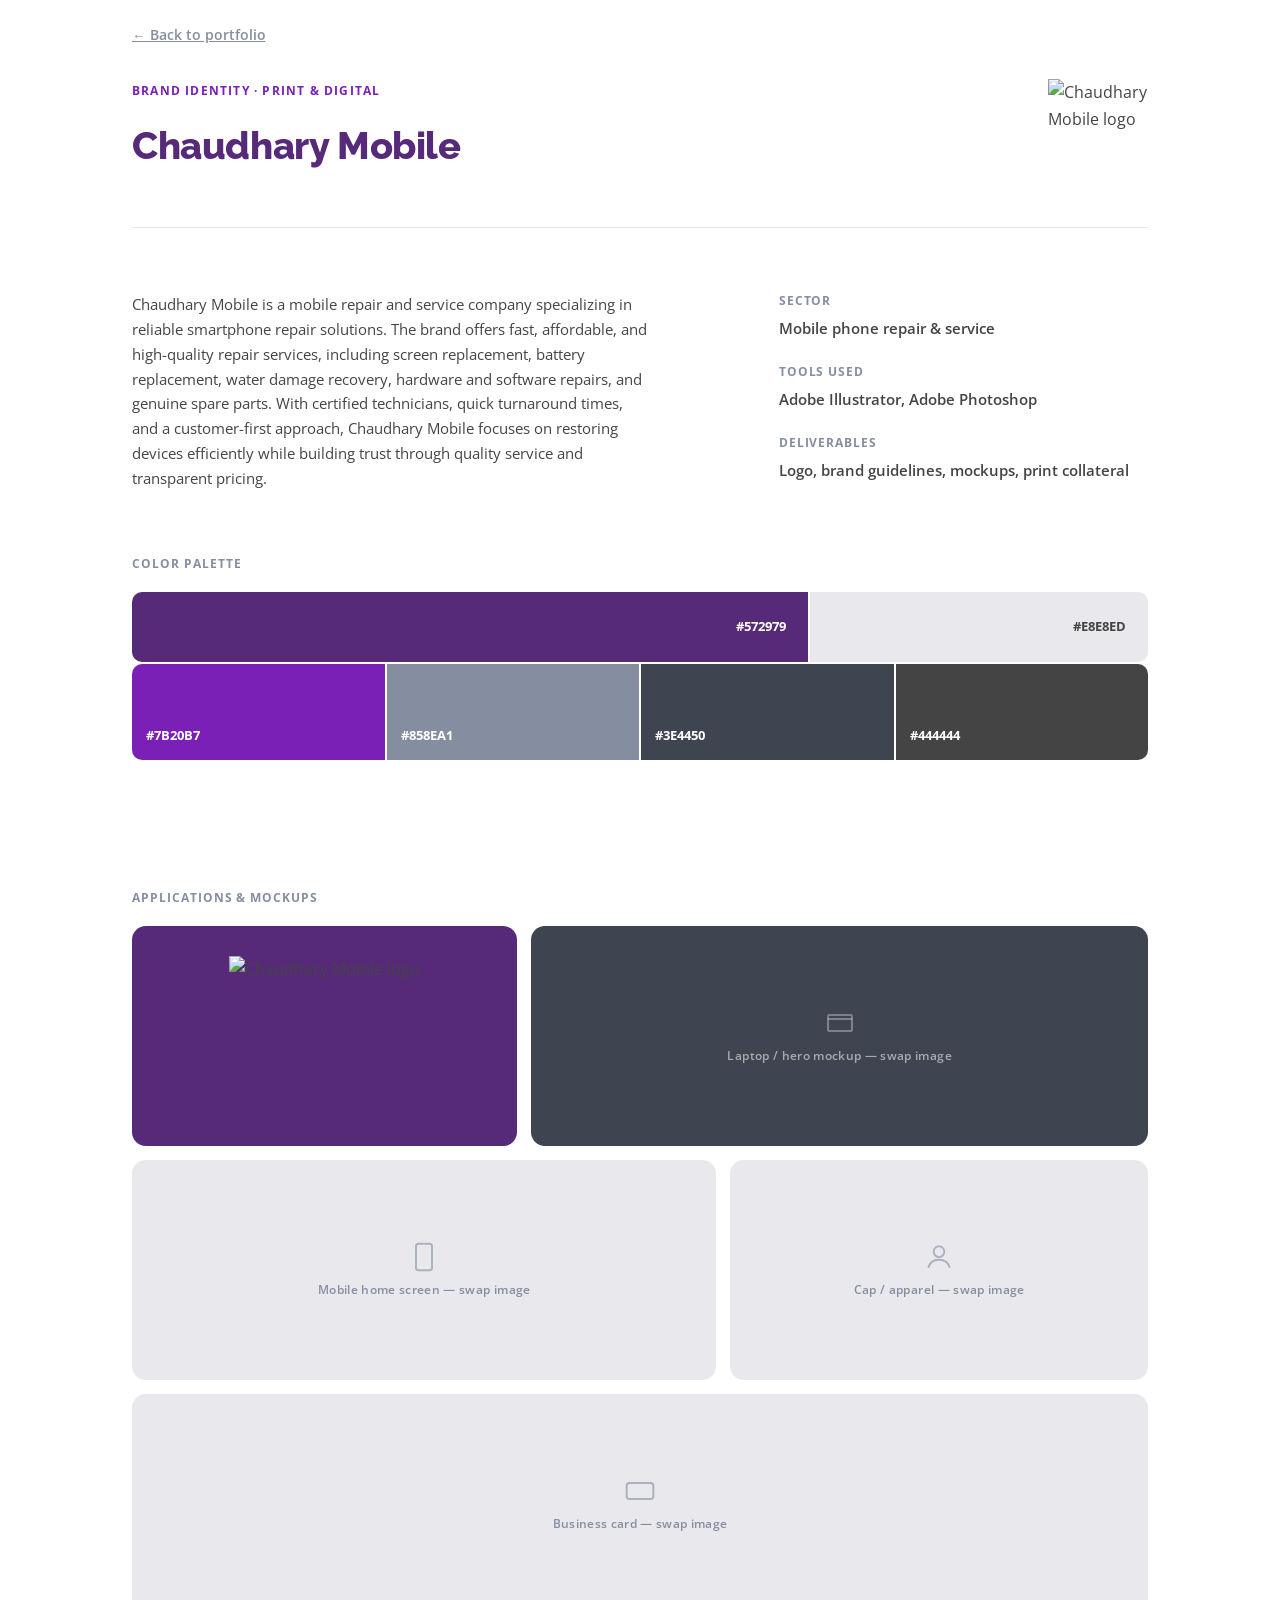
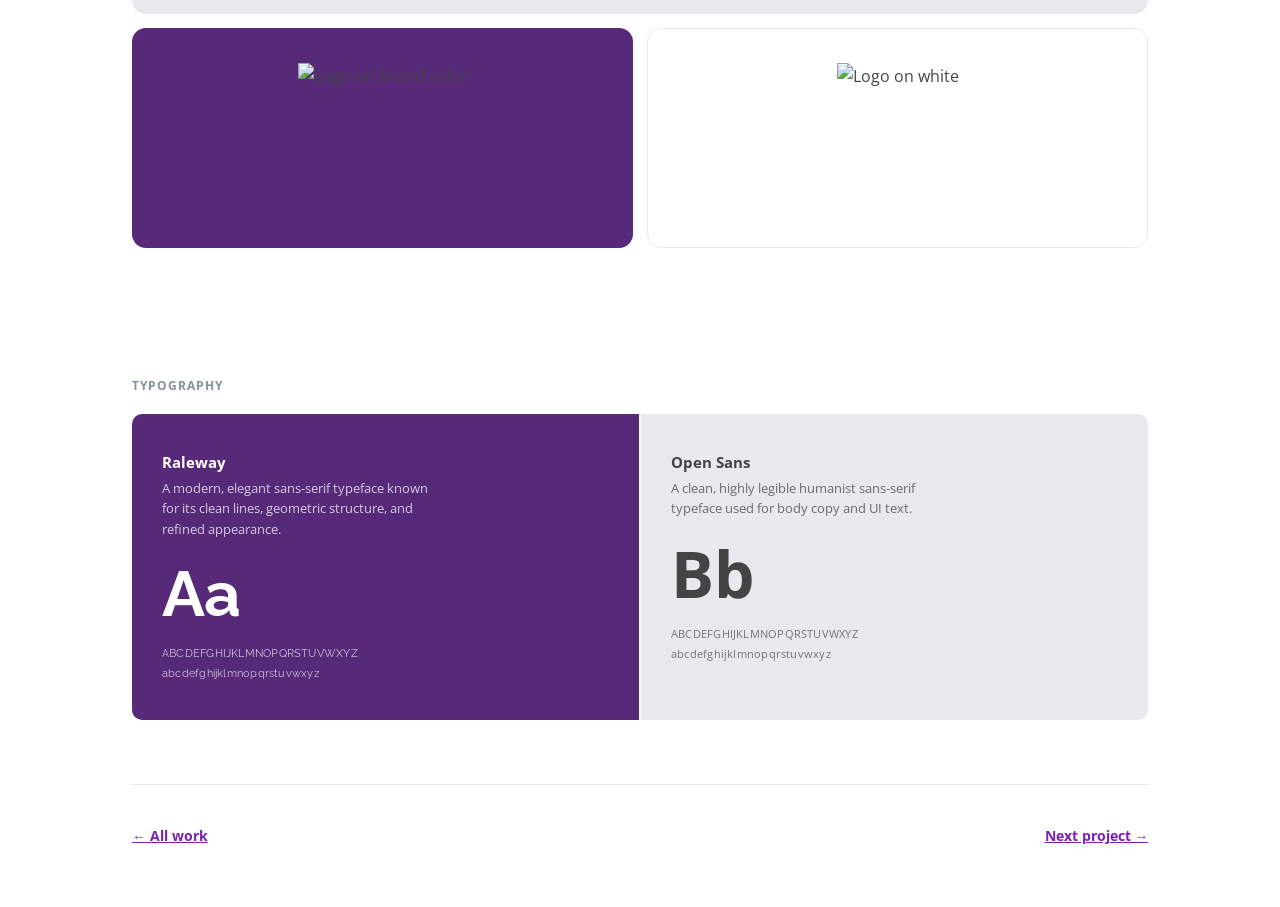
==== brand.html @ a41b1c0c "main" ====
<!DOCTYPE html>
<html lang="en">
<head>
<meta charset="UTF-8">
<meta name="viewport" content="width=device-width, initial-scale=1.0">
<title>Chaudhary Mobile — Brand Identity Case Study</title>
<link rel="preconnect" href="https://fonts.googleapis.com">
<link rel="preconnect" href="https://fonts.gstatic.com" crossorigin>
<link href="https://fonts.googleapis.com/css2?family=Raleway:wght@400;600;700;800&family=Open+Sans:wght@400;500;600&display=swap" rel="stylesheet">
<style>

/* ============================================================
   EDIT ZONE 1 — CASE STUDY TOKENS
   Change these for every new case study. Nothing else in the
   CSS needs to move — nav, grid, cards all read from here.
   ============================================================ */
:root{
  --color-1:#572979;   /* primary / deep */
  --color-2:#7B20B7;   /* accent / bright */
  --color-3:#858EA1;   /* secondary / muted */
  --color-4:#3E4450;   /* dark neutral */
  --color-5:#444444;   /* text / dark */
  --color-6:#E8E8ED;   /* light bg */
  --white:#FFFFFF;

  --font-display:'Raleway', sans-serif;
  --font-body:'Open Sans', sans-serif;
}

*{margin:0;padding:0;box-sizing:border-box;}
body{font-family:var(--font-body);color:var(--color-5);background:var(--white);line-height:1.65;}
h1,h2,h3,.display{font-family:var(--font-display);}
img{display:block;width:100%;height:100%;object-fit:cover;}
.wrap{max-width:1080px;margin:0 auto;padding:0 32px;}
section{padding:64px 0;}

/* ---------- back link ---------- */
.back-link{
  display:inline-flex;align-items:center;gap:8px;
  font-size:13.5px;font-weight:600;color:var(--color-3);
  padding:24px 0 0;
}
.back-link:hover{color:var(--color-2);}

/* ---------- title block ---------- */
.title-block{padding:32px 0 48px;border-bottom:1px solid var(--color-6);display:flex;align-items:center;justify-content:space-between;gap:24px;flex-wrap:wrap;}
.title-block .eyebrow{
  font-size:12px;font-weight:700;letter-spacing:.1em;text-transform:uppercase;
  color:var(--color-2);margin-bottom:14px;
}
.title-block h1{font-size:38px;font-weight:800;color:var(--color-1);margin-bottom:0;letter-spacing:-.4px;}
.title-logo{width:100px;height:100px;object-fit:contain;flex-shrink:0;}

/* ---------- about + meta ---------- */
.about-grid{display:grid;grid-template-columns:1.6fr 1fr;gap:56px;align-items:start;}
.about-grid p{font-size:15px;color:var(--color-5);max-width:520px;}
.meta-list{display:flex;flex-direction:column;gap:22px;}
.meta-item h4{
  font-size:11.5px;font-weight:700;letter-spacing:.08em;text-transform:uppercase;
  color:var(--color-3);margin-bottom:6px;
}
.meta-item p{font-size:14.5px;color:var(--color-5);font-weight:600;}
@media(max-width:760px){.about-grid{grid-template-columns:1fr;}}

/* ---------- color palette ---------- */
.palette-heading{font-size:12px;font-weight:700;letter-spacing:.08em;text-transform:uppercase;color:var(--color-3);margin-bottom:18px;}
.palette-strip{display:grid;grid-template-columns:2fr 1fr;gap:2px;margin-bottom:2px;border-radius:10px;overflow:hidden;}
.swatch-lg{height:70px;display:flex;align-items:center;justify-content:flex-end;padding:0 22px;}
.swatch-lg span{font-size:13px;font-weight:700;color:var(--white);}
.swatch-lg.light span{color:var(--color-5);}
.palette-row{display:grid;grid-template-columns:repeat(4,1fr);gap:2px;border-radius:10px;overflow:hidden;}
.swatch{height:96px;display:flex;align-items:flex-end;padding:14px;}
.swatch span{font-size:12.5px;font-weight:700;color:var(--white);}

/* ---------- mockup gallery ---------- */
.gallery{display:grid;grid-template-columns:1fr 1.6fr;gap:14px;margin-bottom:14px;}
.gallery-2{display:grid;grid-template-columns:1.4fr 1fr;gap:14px;margin-bottom:14px;}
.gallery-4{display:grid;grid-template-columns:repeat(2,1fr);gap:14px;}
.tile{
  border-radius:14px;overflow:hidden;position:relative;
  background:var(--color-6);
  min-height:220px;
}
.tile.dark{background:var(--color-4);}
.tile.brand{background:var(--color-1);}
/* EDIT ZONE 2 — swap each .tile's placeholder <div> for a real
   <img src="assets/your-export.jpg" alt="..."> once exported
   from Illustrator/Photoshop. Keep the .tile wrapper + caption. */
.placeholder{
  width:100%;height:100%;min-height:220px;
  display:flex;flex-direction:column;align-items:center;justify-content:center;
  gap:8px;color:rgba(255,255,255,0.55);
}
.tile:not(.dark):not(.brand) .placeholder{color:var(--color-3);}
.placeholder svg{width:32px;height:32px;opacity:.6;}
.placeholder span{font-size:11.5px;font-weight:600;letter-spacing:.03em;}
.tile-caption{
  position:absolute;bottom:0;left:0;right:0;
  padding:10px 14px;font-size:11.5px;font-weight:600;
  background:linear-gradient(0deg, rgba(0,0,0,0.55), transparent);
  color:var(--white);opacity:0;transition:opacity .15s;
}
.tile:hover .tile-caption{opacity:1;}

/* ---------- typography specimen ---------- */
.type-grid{display:grid;grid-template-columns:1fr 1fr;gap:2px;border-radius:10px;overflow:hidden;}
.type-card{padding:36px 30px;}
.type-card.dark{background:var(--color-1);color:var(--white);}
.type-card.light{background:var(--color-6);color:var(--color-5);}
.type-card h4{font-size:15px;font-weight:700;margin-bottom:4px;}
.type-card p.desc{font-size:12.5px;opacity:.75;max-width:280px;margin-bottom:22px;}
.type-card .glyph{font-size:64px;font-weight:700;line-height:1;margin-bottom:18px;}
.type-card .abc{font-size:11px;letter-spacing:.02em;opacity:.7;line-height:1.8;}
@media(max-width:640px){.type-grid,.gallery,.gallery-2,.palette-strip,.palette-row{grid-template-columns:1fr;}}

/* ---------- footer nav ---------- */
.case-footer{
  border-top:1px solid var(--color-6);padding:40px 0 60px;
  display:flex;justify-content:space-between;align-items:center;flex-wrap:wrap;gap:16px;
}
.case-footer a{
  font-size:13.5px;font-weight:700;color:var(--color-2);
}
</style>
</head>
<body>

<div class="wrap">
  <a class="back-link" href="index.html">&larr; Back to portfolio</a>

  <div class="title-block">
    <!-- EDIT ZONE 3 — title + eyebrow per case study -->
    <div>
      <div class="eyebrow">Brand identity · Print &amp; digital</div>
      <h1>Chaudhary Mobile</h1>
    </div>
    <!-- EDIT ZONE 4 — logo image. Swap src for each new case study,
         or delete this <img> tag entirely if a project has no logo. -->
    <img class="title-logo" src="assets/chaudhary-mobile-logo.png" alt="Chaudhary Mobile logo">
  </div>
</div>

<section>
  <div class="wrap about-grid">
    <div>
      <p>Chaudhary Mobile is a mobile repair and service company specializing in reliable smartphone repair solutions. The brand offers fast, affordable, and high-quality repair services, including screen replacement, battery replacement, water damage recovery, hardware and software repairs, and genuine spare parts. With certified technicians, quick turnaround times, and a customer-first approach, Chaudhary Mobile focuses on restoring devices efficiently while building trust through quality service and transparent pricing.</p>
    </div>
    <div class="meta-list">
      <div class="meta-item"><h4>Sector</h4><p>Mobile phone repair &amp; service</p></div>
      <div class="meta-item"><h4>Tools used</h4><p>Adobe Illustrator, Adobe Photoshop</p></div>
      <div class="meta-item"><h4>Deliverables</h4><p>Logo, brand guidelines, mockups, print collateral</p></div>
    </div>
  </div>
</section>

<section style="padding-top:0;">
  <div class="wrap">
    <div class="palette-heading">Color palette</div>
    <div class="palette-strip">
      <div class="swatch-lg" style="background:var(--color-1);"><span>#572979</span></div>
      <div class="swatch-lg light" style="background:var(--color-6);"><span>#E8E8ED</span></div>
    </div>
    <div class="palette-row">
      <div class="swatch" style="background:var(--color-2);"><span>#7B20B7</span></div>
      <div class="swatch" style="background:var(--color-3);"><span>#858EA1</span></div>
      <div class="swatch" style="background:var(--color-4);"><span>#3E4450</span></div>
      <div class="swatch" style="background:var(--color-5);"><span>#444444</span></div>
    </div>
  </div>
</section>

<section>
  <div class="wrap">
    <div class="palette-heading">Applications &amp; mockups</div>

    <!-- Row 1: logo mark + hero mockup -->
    <div class="gallery">
      <div class="tile brand" style="display:flex;align-items:center;justify-content:center;padding:30px;">
        <img src="assets/chaudhary-mobile-logo.png" alt="Chaudhary Mobile logo" style="width:auto;height:100%;max-height:200px;object-fit:contain;">
        <div class="tile-caption">Primary logo</div>
      </div>
      <div class="tile dark">
        <div class="placeholder">
          <svg viewBox="0 0 24 24" fill="none" stroke="currentColor" stroke-width="1.5"><rect x="3" y="6" width="18" height="12" rx="1"/><path d="M3 9h18"/></svg>
          <span>Laptop / hero mockup — swap image</span>
        </div>
        <div class="tile-caption">Website hero mockup</div>
      </div>
    </div>

    <!-- Row 2: mobile UI + apparel -->
    <div class="gallery-2">
      <div class="tile">
        <div class="placeholder">
          <svg viewBox="0 0 24 24" fill="none" stroke="currentColor" stroke-width="1.5"><rect x="6" y="2" width="12" height="20" rx="2"/></svg>
          <span>Mobile home screen — swap image</span>
        </div>
        <div class="tile-caption">App icon on device</div>
      </div>
      <div class="tile">
        <div class="placeholder">
          <svg viewBox="0 0 24 24" fill="none" stroke="currentColor" stroke-width="1.5"><path d="M4 20c1-4 4-6 8-6s7 2 8 6"/><circle cx="12" cy="8" r="4"/></svg>
          <span>Cap / apparel — swap image</span>
        </div>
        <div class="tile-caption">Branded apparel</div>
      </div>
    </div>

    <!-- Row 3: business card + logo lockups -->
    <div class="gallery-4">
      <div class="tile" style="grid-column:span 2;">
        <div class="placeholder">
          <svg viewBox="0 0 24 24" fill="none" stroke="currentColor" stroke-width="1.5"><rect x="2" y="6" width="20" height="12" rx="2"/></svg>
          <span>Business card — swap image</span>
        </div>
        <div class="tile-caption">Stationery</div>
      </div>
      <div class="tile brand" style="display:flex;align-items:center;justify-content:center;padding:20px;">
        <img src="assets/chaudhary-mobile-logo.png" alt="Logo on brand color" style="width:auto;height:100%;max-height:150px;object-fit:contain;">
        <div class="tile-caption">Logo on brand color</div>
      </div>
      <div class="tile" style="display:flex;align-items:center;justify-content:center;padding:20px;background:var(--white);border:1px solid var(--color-6);">
        <img src="assets/chaudhary-mobile-logo.png" alt="Logo on white" style="width:auto;height:100%;max-height:150px;object-fit:contain;">
        <div class="tile-caption">Logo on white</div>
      </div>
    </div>
  </div>
</section>

<section>
  <div class="wrap">
    <div class="palette-heading">Typography</div>
    <div class="type-grid">
      <div class="type-card dark">
        <h4>Raleway</h4>
        <p class="desc">A modern, elegant sans-serif typeface known for its clean lines, geometric structure, and refined appearance.</p>
        <div class="glyph" style="font-family:'Raleway',sans-serif;">Aa</div>
        <div class="abc" style="font-family:'Raleway',sans-serif;">ABCDEFGHIJKLMNOPQRSTUVWXYZ<br>abcdefghijklmnopqrstuvwxyz</div>
      </div>
      <div class="type-card light">
        <h4>Open Sans</h4>
        <p class="desc">A clean, highly legible humanist sans-serif typeface used for body copy and UI text.</p>
        <div class="glyph" style="font-family:'Open Sans',sans-serif;">Bb</div>
        <div class="abc" style="font-family:'Open Sans',sans-serif;">ABCDEFGHIJKLMNOPQRSTUVWXYZ<br>abcdefghijklmnopqrstuvwxyz</div>
      </div>
    </div>
  </div>
</section>

<div class="wrap">
  <div class="case-footer">
    <a href="index.html">&larr; All work</a>
    <a href="case-study-2.html">Next project &rarr;</a>
  </div>
</div>

</body>
</html>
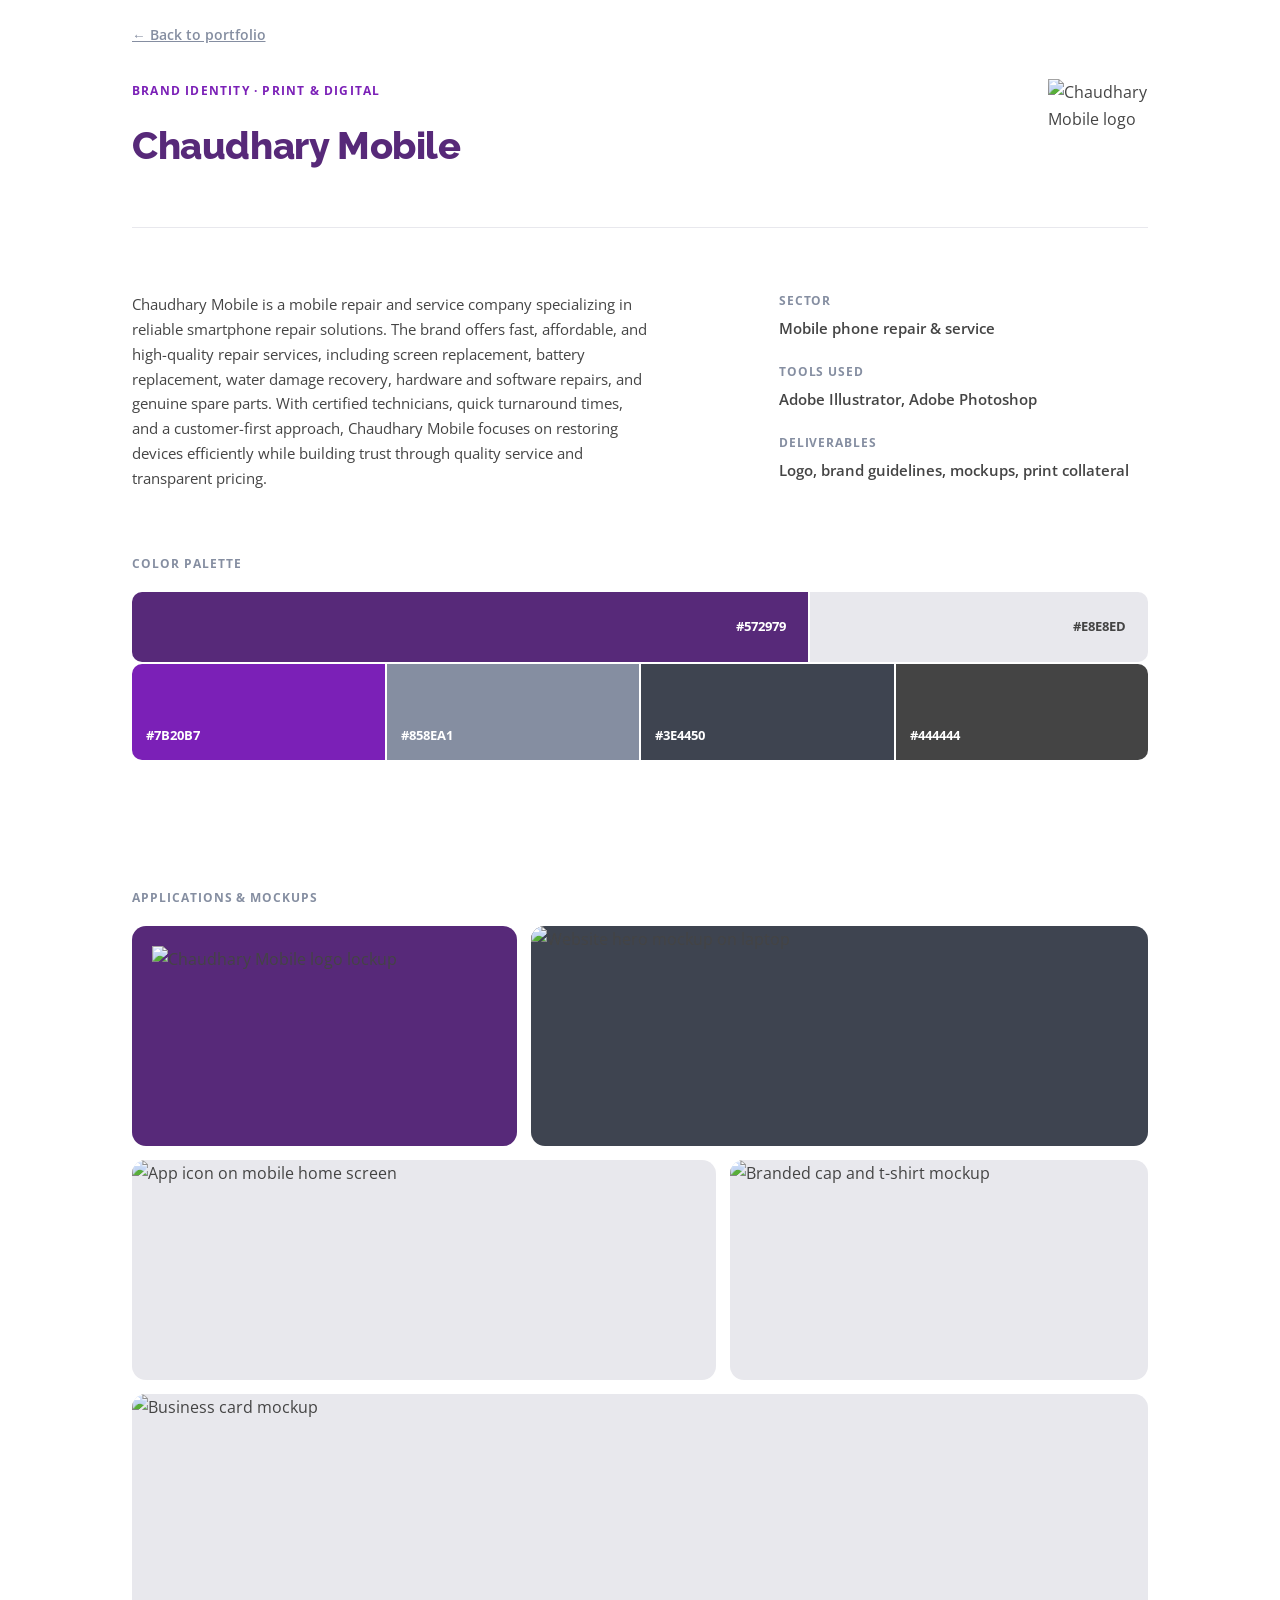
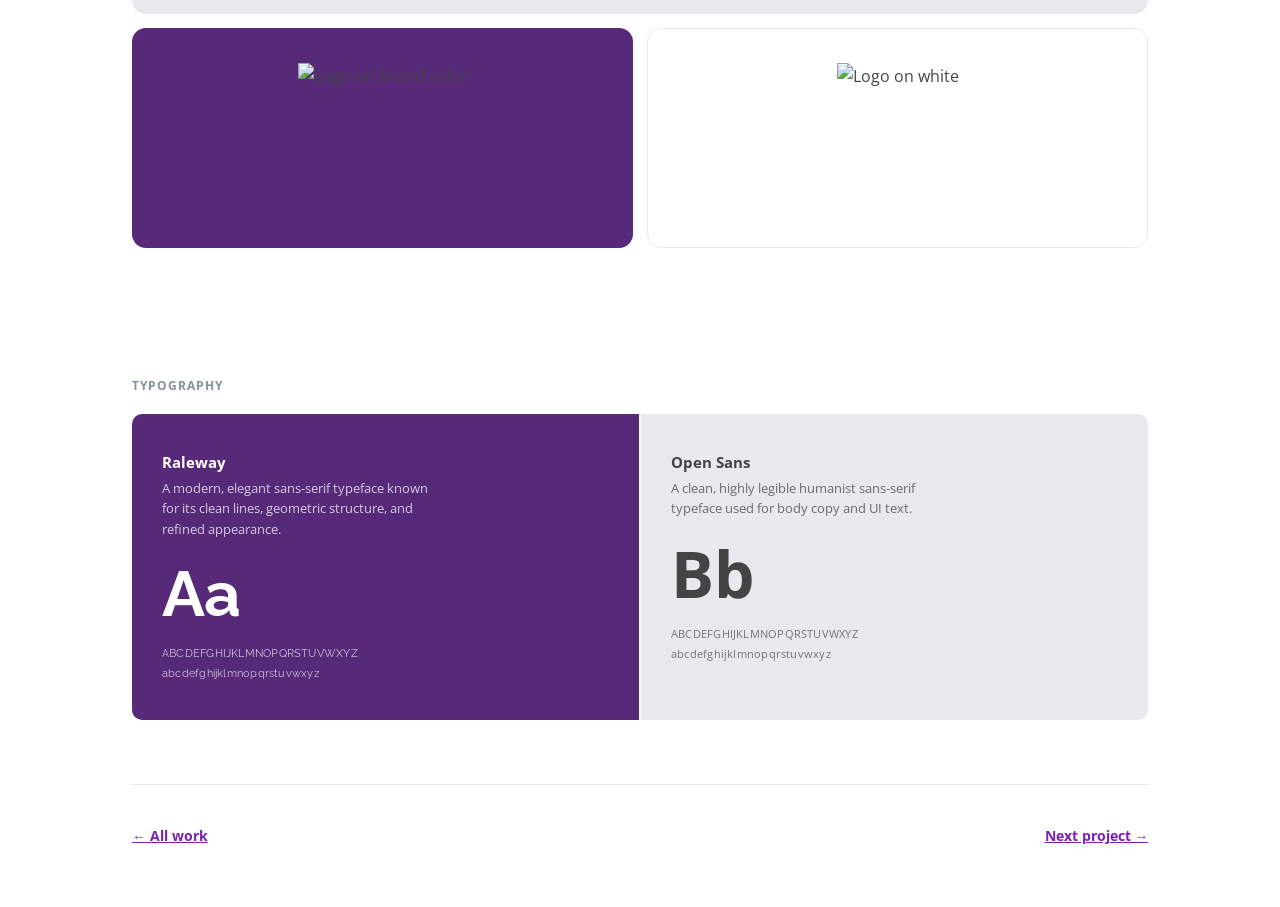
==== commit 580c793c: "main" ====
--- a/brand.html
+++ b/brand.html
@@ -175,15 +175,12 @@
 
     <!-- Row 1: logo mark + hero mockup -->
     <div class="gallery">
-      <div class="tile brand" style="display:flex;align-items:center;justify-content:center;padding:30px;">
-        <img src="assets/chaudhary-mobile-logo.png" alt="Chaudhary Mobile logo" style="width:auto;height:100%;max-height:200px;object-fit:contain;">
+      <div class="tile brand" style="display:flex;align-items:center;justify-content:center;padding:20px;">
+        <img src="images/logo-mockup.jpg" alt="Chaudhary Mobile logo lockup" style="width:100%;height:100%;object-fit:contain;">
         <div class="tile-caption">Primary logo</div>
       </div>
       <div class="tile dark">
-        <div class="placeholder">
-          <svg viewBox="0 0 24 24" fill="none" stroke="currentColor" stroke-width="1.5"><rect x="3" y="6" width="18" height="12" rx="1"/><path d="M3 9h18"/></svg>
-          <span>Laptop / hero mockup — swap image</span>
-        </div>
+        <img src="images/hero-mockup.jpg" alt="Website hero mockup on laptop">
         <div class="tile-caption">Website hero mockup</div>
       </div>
     </div>
@@ -191,17 +188,11 @@
     <!-- Row 2: mobile UI + apparel -->
     <div class="gallery-2">
       <div class="tile">
-        <div class="placeholder">
-          <svg viewBox="0 0 24 24" fill="none" stroke="currentColor" stroke-width="1.5"><rect x="6" y="2" width="12" height="20" rx="2"/></svg>
-          <span>Mobile home screen — swap image</span>
-        </div>
+        <img src="images/mobile-home-screen.jpg" alt="App icon on mobile home screen">
         <div class="tile-caption">App icon on device</div>
       </div>
       <div class="tile">
-        <div class="placeholder">
-          <svg viewBox="0 0 24 24" fill="none" stroke="currentColor" stroke-width="1.5"><path d="M4 20c1-4 4-6 8-6s7 2 8 6"/><circle cx="12" cy="8" r="4"/></svg>
-          <span>Cap / apparel — swap image</span>
-        </div>
+        <img src="images/apparel-mockup.jpg" alt="Branded cap and t-shirt mockup">
         <div class="tile-caption">Branded apparel</div>
       </div>
     </div>
@@ -209,10 +200,7 @@
     <!-- Row 3: business card + logo lockups -->
     <div class="gallery-4">
       <div class="tile" style="grid-column:span 2;">
-        <div class="placeholder">
-          <svg viewBox="0 0 24 24" fill="none" stroke="currentColor" stroke-width="1.5"><rect x="2" y="6" width="20" height="12" rx="2"/></svg>
-          <span>Business card — swap image</span>
-        </div>
+        <img src="images/business-card.jpg" alt="Business card mockup">
         <div class="tile-caption">Stationery</div>
       </div>
       <div class="tile brand" style="display:flex;align-items:center;justify-content:center;padding:20px;">
